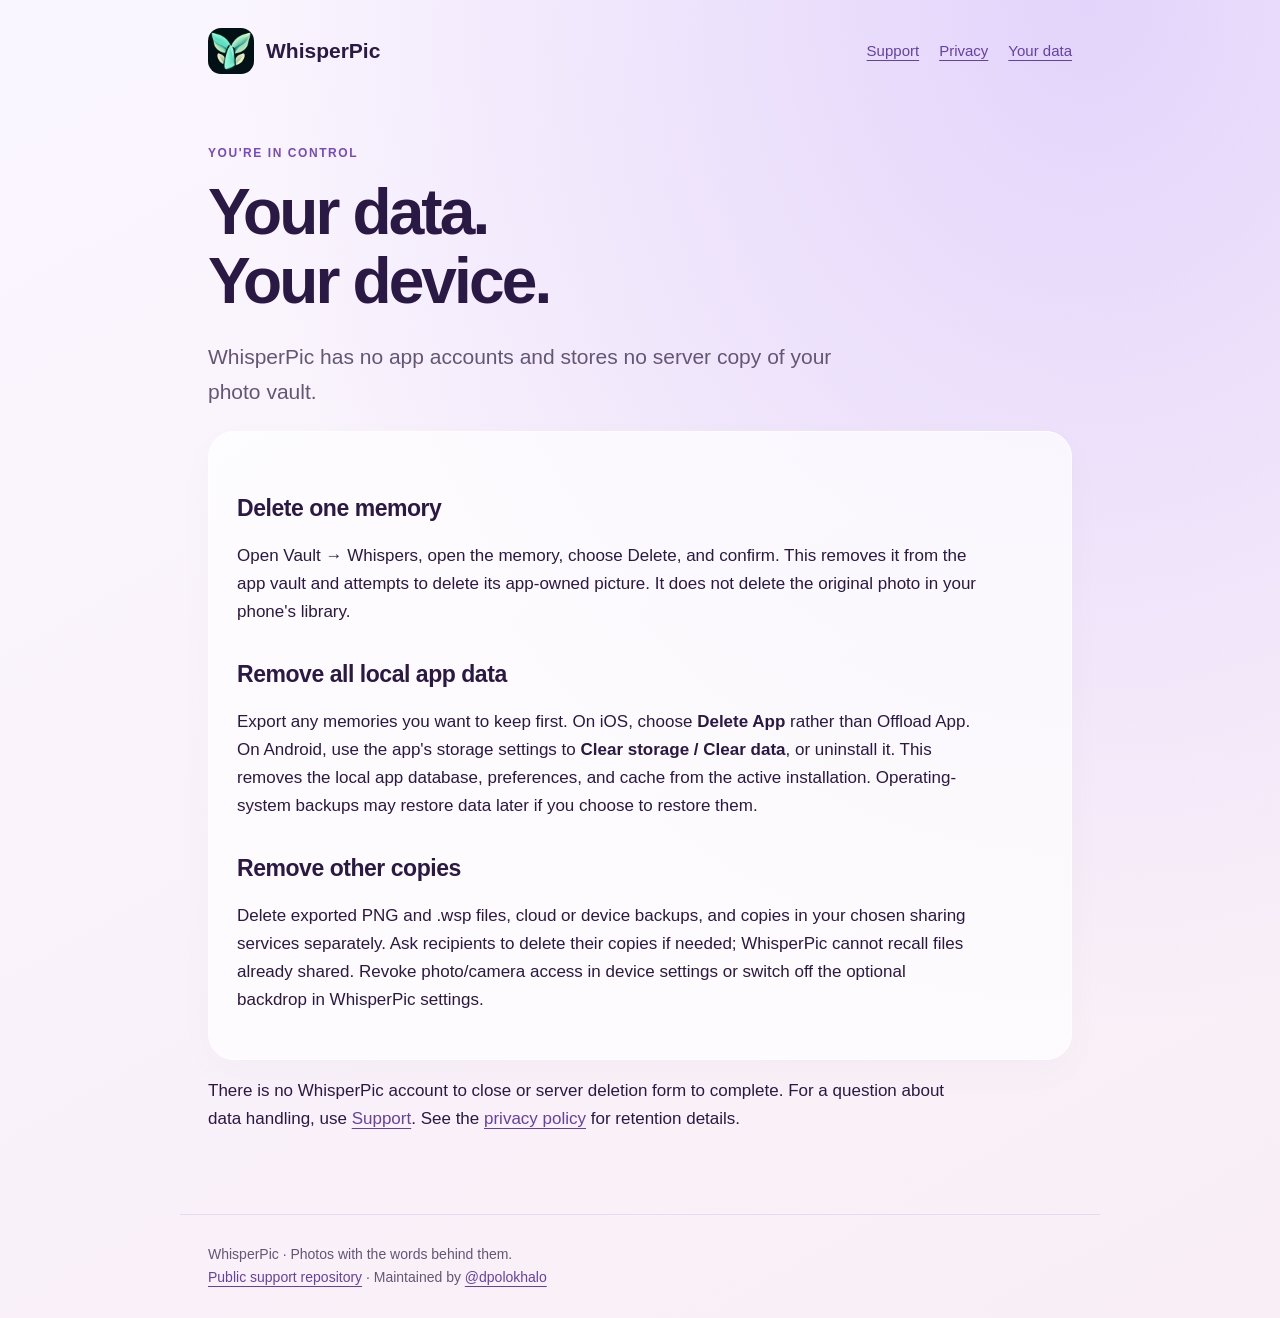
==== delete-data.html @ 25c96d5d "Publish WhisperPic privacy, support, and data guides" ====
<!doctype html>
<html lang="en"><head><meta charset="utf-8"><meta name="viewport" content="width=device-width,initial-scale=1"><meta name="color-scheme" content="light"><meta name="referrer" content="no-referrer"><title>Your data and deletion · WhisperPic</title><link rel="icon" href="assets/icon.png"><link rel="stylesheet" href="style.css"></head><body><header><a class="brand" href="./"><img src="assets/icon.png" alt="" width="46" height="46">WhisperPic</a><nav aria-label="Main"><a href="support.html">Support</a><a href="privacy.html">Privacy</a><a href="delete-data.html">Your data</a></nav></header><main id="main"><p class="eyebrow">You're in control</p><h1>Your data.<br>Your device.</h1><p class="lead">WhisperPic has no app accounts and stores no server copy of your photo vault.</p><section class="card"><h2>Delete one memory</h2><p>Open Vault → Whispers, open the memory, choose Delete, and confirm. This removes it from the app vault and attempts to delete its app-owned picture. It does not delete the original photo in your phone's library.</p><h2>Remove all local app data</h2><p>Export any memories you want to keep first. On iOS, choose <strong>Delete App</strong> rather than Offload App. On Android, use the app's storage settings to <strong>Clear storage / Clear data</strong>, or uninstall it. This removes the local app database, preferences, and cache from the active installation. Operating-system backups may restore data later if you choose to restore them.</p><h2>Remove other copies</h2><p>Delete exported PNG and .wsp files, cloud or device backups, and copies in your chosen sharing services separately. Ask recipients to delete their copies if needed; WhisperPic cannot recall files already shared. Revoke photo/camera access in device settings or switch off the optional backdrop in WhisperPic settings.</p></section><p>There is no WhisperPic account to close or server deletion form to complete. For a question about data handling, use <a href="support.html#contact">Support</a>. See the <a href="privacy.html">privacy policy</a> for retention details.</p></main><footer>WhisperPic · Photos with the words behind them.<br><a href="https://github.com/dpolokhalo/whisperpic-support">Public support repository</a> · Maintained by <a href="https://github.com/dpolokhalo">@dpolokhalo</a></footer></body></html>
---- style.css ----
:root{color-scheme:light;--ink:#2b1945;--muted:#645675;--accent:#754ac4;--line:#e6dcf2}*{box-sizing:border-box}body{margin:0;color:var(--ink);font:17px/1.65 -apple-system,BlinkMacSystemFont,"Segoe UI",sans-serif;background:radial-gradient(ellipse at 85% 0%,#e3d4fb,transparent 55%),linear-gradient(150deg,#faf6ff,#f9eef6);min-height:100vh}a{color:#6540a6;text-underline-offset:4px}a:hover{color:#42266e}a:focus-visible{outline:3px solid var(--accent);outline-offset:5px}header,main,footer{max-width:920px;margin:auto;padding:28px}header{display:flex;align-items:center;justify-content:space-between;gap:20px;flex-wrap:wrap}.brand{display:flex;align-items:center;gap:12px;text-decoration:none;font-weight:750;font-size:21px;color:var(--ink)}.brand img{width:46px;height:46px;border-radius:13px}nav{display:flex;gap:20px;flex-wrap:wrap;font-size:15px}main{padding-top:30px;padding-bottom:64px}.eyebrow{text-transform:uppercase;letter-spacing:.13em;font-weight:700;font-size:12px;color:var(--accent)}h1{font-size:clamp(34px,6vw,64px);line-height:1.08;letter-spacing:-.045em;max-width:700px;margin:14px 0 24px}h2{font-size:23px;line-height:1.25;margin-top:34px;letter-spacing:-.02em}p,li{max-width:740px}.lead{font-size:21px;color:var(--muted);max-width:650px}.card{background:#ffffffb8;border:1px solid #fff;border-radius:26px;padding:28px;margin-top:22px;box-shadow:0 12px 40px #38205a06}.cards{display:grid;grid-template-columns:1fr 1fr;gap:18px}.cards .card{margin:0}.cards h2{margin-top:0}.button{display:inline-block;background:var(--accent);color:white;padding:12px 22px;text-decoration:none;border-radius:999px;font-weight:650}.button:hover{color:white;background:#6039a8}.small,footer{font-size:14px;color:var(--muted)}footer{border-top:1px solid var(--line)}details{border-bottom:1px solid var(--line);padding:17px 0}summary{cursor:pointer;font-weight:650}details p{margin-bottom:0}ul,ol{padding-left:24px}code{font-size:.9em}strong{font-weight:700}@media(max-width:600px){header,main,footer{padding:22px}.cards{grid-template-columns:1fr}.card{padding:23px}h1{margin-top:14px}nav{gap:14px}}
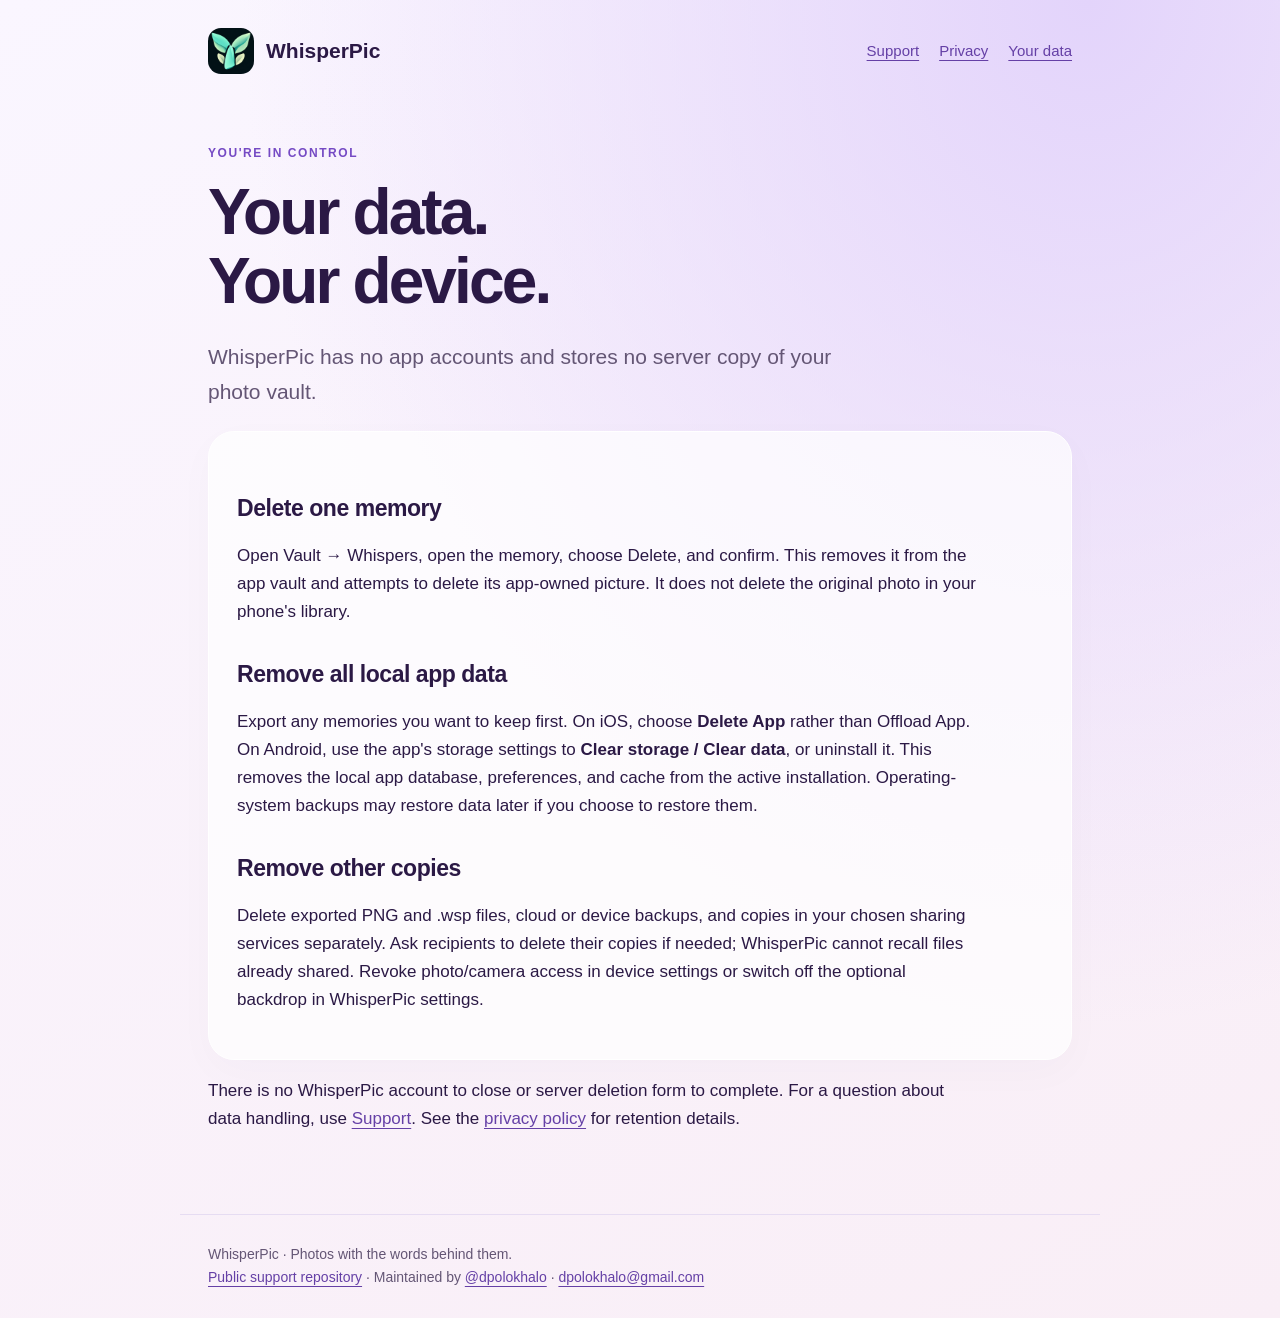
==== commit fe8013ec: "Add approved support email and native review privacy details" ====
--- a/delete-data.html
+++ b/delete-data.html
@@ -1,2 +1,2 @@
 <!doctype html>
-<html lang="en"><head><meta charset="utf-8"><meta name="viewport" content="width=device-width,initial-scale=1"><meta name="color-scheme" content="light"><meta name="referrer" content="no-referrer"><title>Your data and deletion · WhisperPic</title><link rel="icon" href="assets/icon.png"><link rel="stylesheet" href="style.css"></head><body><header><a class="brand" href="./"><img src="assets/icon.png" alt="" width="46" height="46">WhisperPic</a><nav aria-label="Main"><a href="support.html">Support</a><a href="privacy.html">Privacy</a><a href="delete-data.html">Your data</a></nav></header><main id="main"><p class="eyebrow">You're in control</p><h1>Your data.<br>Your device.</h1><p class="lead">WhisperPic has no app accounts and stores no server copy of your photo vault.</p><section class="card"><h2>Delete one memory</h2><p>Open Vault → Whispers, open the memory, choose Delete, and confirm. This removes it from the app vault and attempts to delete its app-owned picture. It does not delete the original photo in your phone's library.</p><h2>Remove all local app data</h2><p>Export any memories you want to keep first. On iOS, choose <strong>Delete App</strong> rather than Offload App. On Android, use the app's storage settings to <strong>Clear storage / Clear data</strong>, or uninstall it. This removes the local app database, preferences, and cache from the active installation. Operating-system backups may restore data later if you choose to restore them.</p><h2>Remove other copies</h2><p>Delete exported PNG and .wsp files, cloud or device backups, and copies in your chosen sharing services separately. Ask recipients to delete their copies if needed; WhisperPic cannot recall files already shared. Revoke photo/camera access in device settings or switch off the optional backdrop in WhisperPic settings.</p></section><p>There is no WhisperPic account to close or server deletion form to complete. For a question about data handling, use <a href="support.html#contact">Support</a>. See the <a href="privacy.html">privacy policy</a> for retention details.</p></main><footer>WhisperPic · Photos with the words behind them.<br><a href="https://github.com/dpolokhalo/whisperpic-support">Public support repository</a> · Maintained by <a href="https://github.com/dpolokhalo">@dpolokhalo</a></footer></body></html>
+<html lang="en"><head><meta charset="utf-8"><meta name="viewport" content="width=device-width,initial-scale=1"><meta name="color-scheme" content="light"><meta name="referrer" content="no-referrer"><title>Your data and deletion · WhisperPic</title><link rel="icon" href="assets/icon.png"><link rel="stylesheet" href="style.css"></head><body><header><a class="brand" href="./"><img src="assets/icon.png" alt="" width="46" height="46">WhisperPic</a><nav aria-label="Main"><a href="support.html">Support</a><a href="privacy.html">Privacy</a><a href="delete-data.html">Your data</a></nav></header><main id="main"><p class="eyebrow">You're in control</p><h1>Your data.<br>Your device.</h1><p class="lead">WhisperPic has no app accounts and stores no server copy of your photo vault.</p><section class="card"><h2>Delete one memory</h2><p>Open Vault → Whispers, open the memory, choose Delete, and confirm. This removes it from the app vault and attempts to delete its app-owned picture. It does not delete the original photo in your phone's library.</p><h2>Remove all local app data</h2><p>Export any memories you want to keep first. On iOS, choose <strong>Delete App</strong> rather than Offload App. On Android, use the app's storage settings to <strong>Clear storage / Clear data</strong>, or uninstall it. This removes the local app database, preferences, and cache from the active installation. Operating-system backups may restore data later if you choose to restore them.</p><h2>Remove other copies</h2><p>Delete exported PNG and .wsp files, cloud or device backups, and copies in your chosen sharing services separately. Ask recipients to delete their copies if needed; WhisperPic cannot recall files already shared. Revoke photo/camera access in device settings or switch off the optional backdrop in WhisperPic settings.</p></section><p>There is no WhisperPic account to close or server deletion form to complete. For a question about data handling, use <a href="support.html#contact">Support</a>. See the <a href="privacy.html">privacy policy</a> for retention details.</p></main><footer>WhisperPic · Photos with the words behind them.<br><a href="https://github.com/dpolokhalo/whisperpic-support">Public support repository</a> · Maintained by <a href="https://github.com/dpolokhalo">@dpolokhalo</a> · <a href="mailto:dpolokhalo@gmail.com">dpolokhalo@gmail.com</a></footer></body></html>
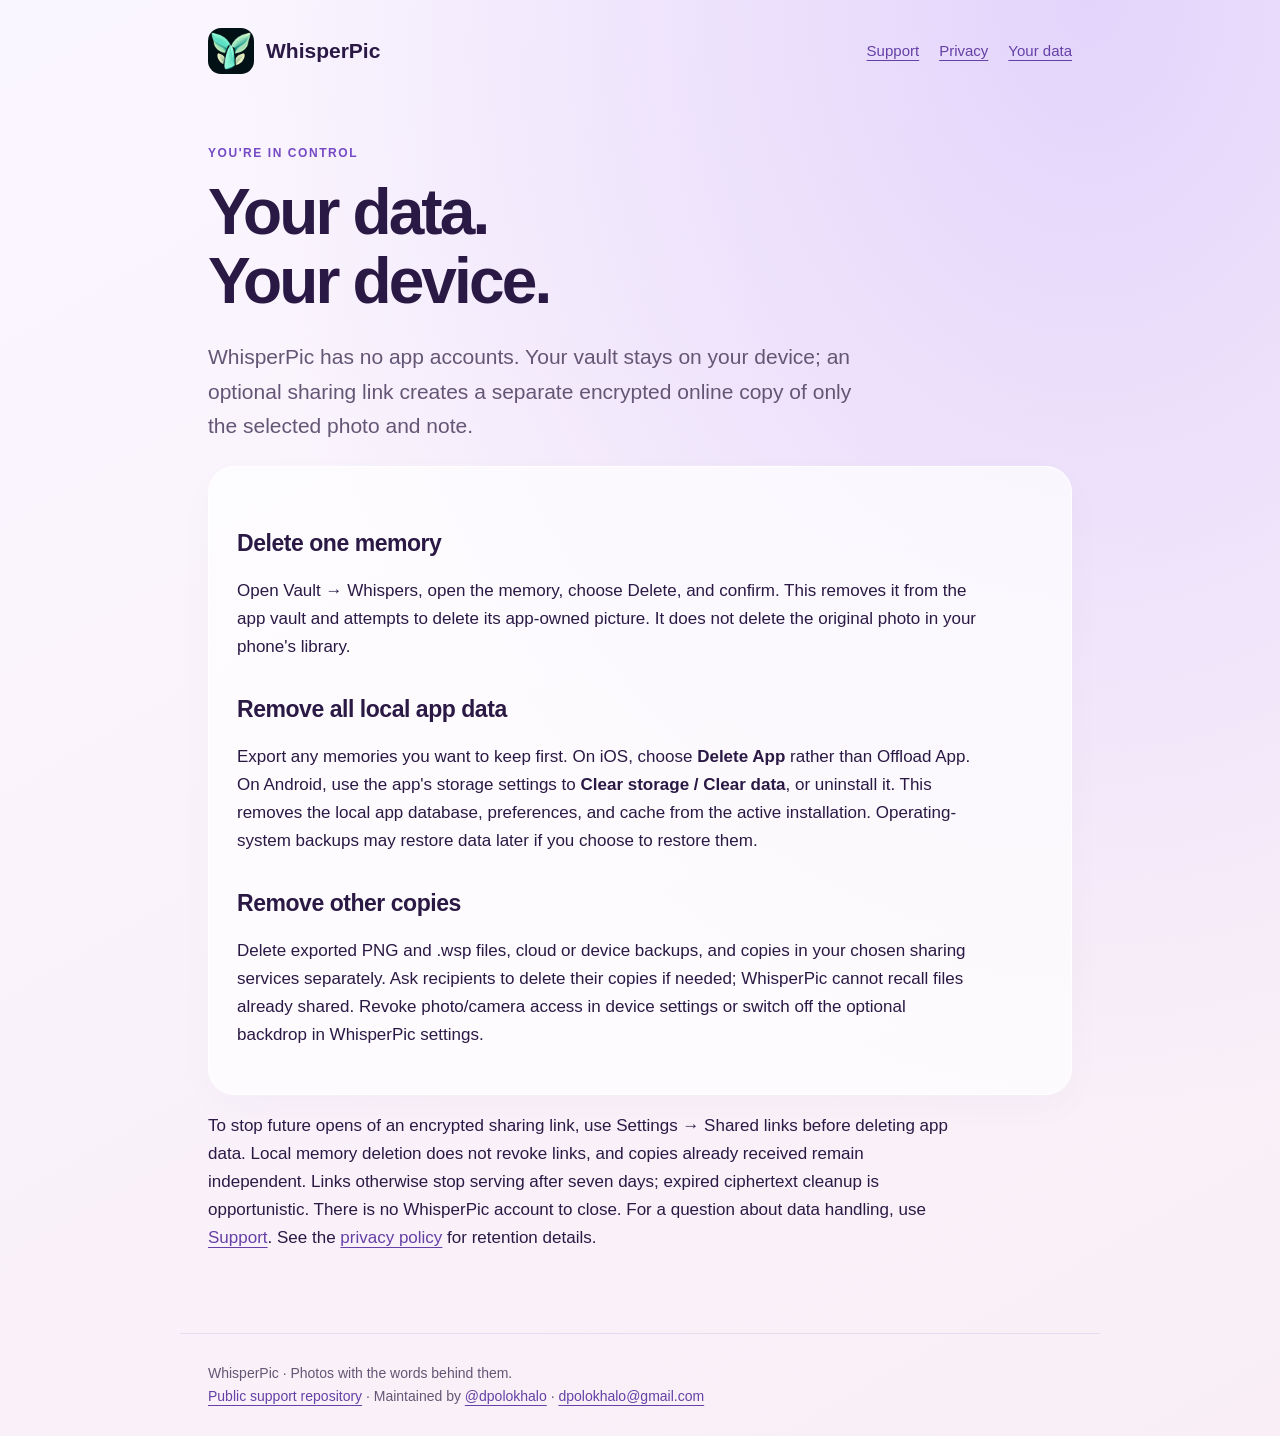
==== commit a75a59c1: "Explain optional encrypted whisper links and backdrop setup" ====
--- a/delete-data.html
+++ b/delete-data.html
@@ -1,2 +1,2 @@
 <!doctype html>
-<html lang="en"><head><meta charset="utf-8"><meta name="viewport" content="width=device-width,initial-scale=1"><meta name="color-scheme" content="light"><meta name="referrer" content="no-referrer"><title>Your data and deletion · WhisperPic</title><link rel="icon" href="assets/icon.png"><link rel="stylesheet" href="style.css"></head><body><header><a class="brand" href="./"><img src="assets/icon.png" alt="" width="46" height="46">WhisperPic</a><nav aria-label="Main"><a href="support.html">Support</a><a href="privacy.html">Privacy</a><a href="delete-data.html">Your data</a></nav></header><main id="main"><p class="eyebrow">You're in control</p><h1>Your data.<br>Your device.</h1><p class="lead">WhisperPic has no app accounts and stores no server copy of your photo vault.</p><section class="card"><h2>Delete one memory</h2><p>Open Vault → Whispers, open the memory, choose Delete, and confirm. This removes it from the app vault and attempts to delete its app-owned picture. It does not delete the original photo in your phone's library.</p><h2>Remove all local app data</h2><p>Export any memories you want to keep first. On iOS, choose <strong>Delete App</strong> rather than Offload App. On Android, use the app's storage settings to <strong>Clear storage / Clear data</strong>, or uninstall it. This removes the local app database, preferences, and cache from the active installation. Operating-system backups may restore data later if you choose to restore them.</p><h2>Remove other copies</h2><p>Delete exported PNG and .wsp files, cloud or device backups, and copies in your chosen sharing services separately. Ask recipients to delete their copies if needed; WhisperPic cannot recall files already shared. Revoke photo/camera access in device settings or switch off the optional backdrop in WhisperPic settings.</p></section><p>There is no WhisperPic account to close or server deletion form to complete. For a question about data handling, use <a href="support.html#contact">Support</a>. See the <a href="privacy.html">privacy policy</a> for retention details.</p></main><footer>WhisperPic · Photos with the words behind them.<br><a href="https://github.com/dpolokhalo/whisperpic-support">Public support repository</a> · Maintained by <a href="https://github.com/dpolokhalo">@dpolokhalo</a> · <a href="mailto:dpolokhalo@gmail.com">dpolokhalo@gmail.com</a></footer></body></html>
+<html lang="en"><head><meta charset="utf-8"><meta name="viewport" content="width=device-width,initial-scale=1"><meta name="color-scheme" content="light"><meta name="referrer" content="no-referrer"><title>Your data and deletion · WhisperPic</title><link rel="icon" href="assets/icon.png"><link rel="stylesheet" href="style.css"></head><body><header><a class="brand" href="./"><img src="assets/icon.png" alt="" width="46" height="46">WhisperPic</a><nav aria-label="Main"><a href="support.html">Support</a><a href="privacy.html">Privacy</a><a href="delete-data.html">Your data</a></nav></header><main id="main"><p class="eyebrow">You're in control</p><h1>Your data.<br>Your device.</h1><p class="lead">WhisperPic has no app accounts. Your vault stays on your device; an optional sharing link creates a separate encrypted online copy of only the selected photo and note.</p><section class="card"><h2>Delete one memory</h2><p>Open Vault → Whispers, open the memory, choose Delete, and confirm. This removes it from the app vault and attempts to delete its app-owned picture. It does not delete the original photo in your phone's library.</p><h2>Remove all local app data</h2><p>Export any memories you want to keep first. On iOS, choose <strong>Delete App</strong> rather than Offload App. On Android, use the app's storage settings to <strong>Clear storage / Clear data</strong>, or uninstall it. This removes the local app database, preferences, and cache from the active installation. Operating-system backups may restore data later if you choose to restore them.</p><h2>Remove other copies</h2><p>Delete exported PNG and .wsp files, cloud or device backups, and copies in your chosen sharing services separately. Ask recipients to delete their copies if needed; WhisperPic cannot recall files already shared. Revoke photo/camera access in device settings or switch off the optional backdrop in WhisperPic settings.</p></section><p>To stop future opens of an encrypted sharing link, use Settings → Shared links before deleting app data. Local memory deletion does not revoke links, and copies already received remain independent. Links otherwise stop serving after seven days; expired ciphertext cleanup is opportunistic. There is no WhisperPic account to close. For a question about data handling, use <a href="support.html#contact">Support</a>. See the <a href="privacy.html">privacy policy</a> for retention details.</p></main><footer>WhisperPic · Photos with the words behind them.<br><a href="https://github.com/dpolokhalo/whisperpic-support">Public support repository</a> · Maintained by <a href="https://github.com/dpolokhalo">@dpolokhalo</a> · <a href="mailto:dpolokhalo@gmail.com">dpolokhalo@gmail.com</a></footer></body></html>
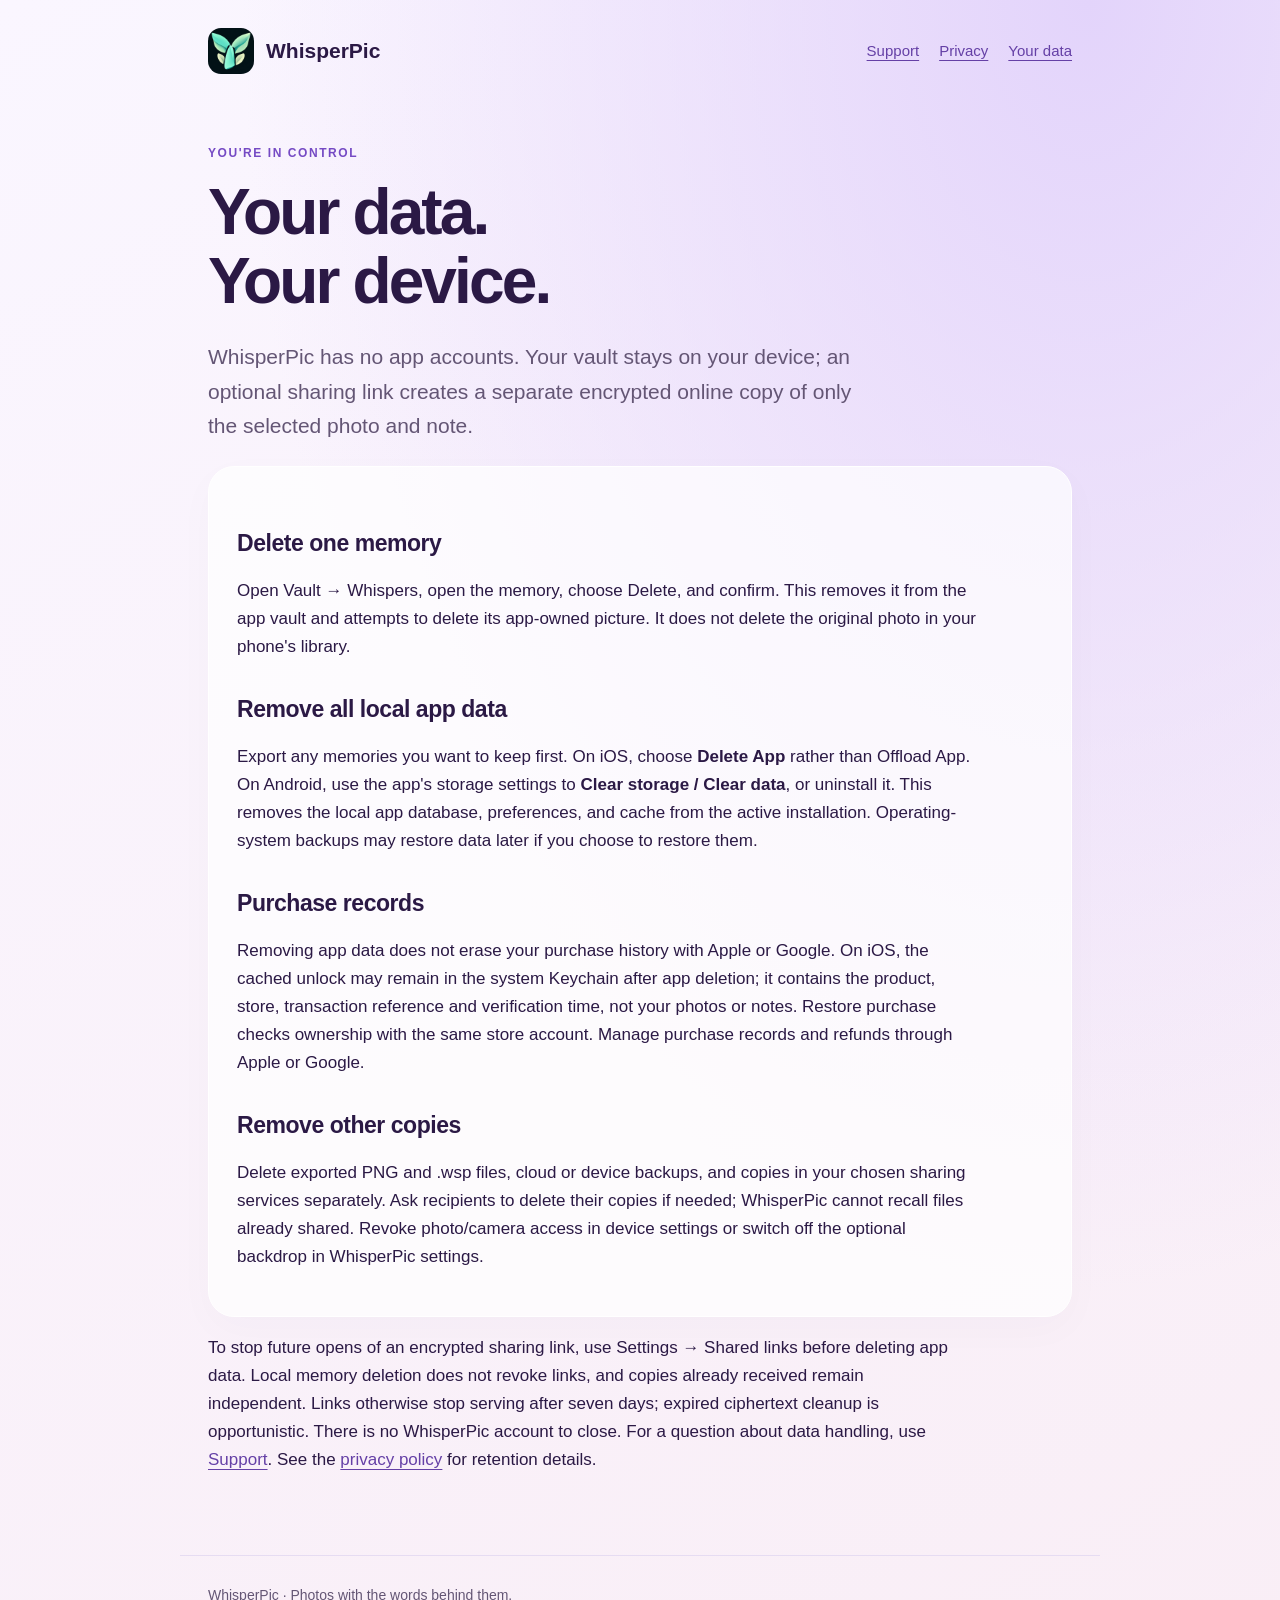
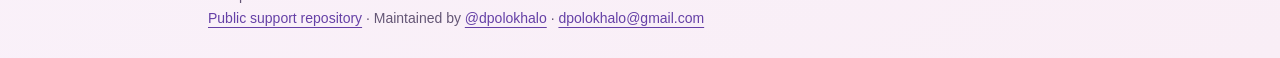
==== commit 44c60737: "Clarify secure purchase cache and store record deletion" ====
--- a/delete-data.html
+++ b/delete-data.html
@@ -1,2 +1,2 @@
 <!doctype html>
-<html lang="en"><head><meta charset="utf-8"><meta name="viewport" content="width=device-width,initial-scale=1"><meta name="color-scheme" content="light"><meta name="referrer" content="no-referrer"><title>Your data and deletion · WhisperPic</title><link rel="icon" href="assets/icon.png"><link rel="stylesheet" href="style.css"></head><body><header><a class="brand" href="./"><img src="assets/icon.png" alt="" width="46" height="46">WhisperPic</a><nav aria-label="Main"><a href="support.html">Support</a><a href="privacy.html">Privacy</a><a href="delete-data.html">Your data</a></nav></header><main id="main"><p class="eyebrow">You're in control</p><h1>Your data.<br>Your device.</h1><p class="lead">WhisperPic has no app accounts. Your vault stays on your device; an optional sharing link creates a separate encrypted online copy of only the selected photo and note.</p><section class="card"><h2>Delete one memory</h2><p>Open Vault → Whispers, open the memory, choose Delete, and confirm. This removes it from the app vault and attempts to delete its app-owned picture. It does not delete the original photo in your phone's library.</p><h2>Remove all local app data</h2><p>Export any memories you want to keep first. On iOS, choose <strong>Delete App</strong> rather than Offload App. On Android, use the app's storage settings to <strong>Clear storage / Clear data</strong>, or uninstall it. This removes the local app database, preferences, and cache from the active installation. Operating-system backups may restore data later if you choose to restore them.</p><h2>Remove other copies</h2><p>Delete exported PNG and .wsp files, cloud or device backups, and copies in your chosen sharing services separately. Ask recipients to delete their copies if needed; WhisperPic cannot recall files already shared. Revoke photo/camera access in device settings or switch off the optional backdrop in WhisperPic settings.</p></section><p>To stop future opens of an encrypted sharing link, use Settings → Shared links before deleting app data. Local memory deletion does not revoke links, and copies already received remain independent. Links otherwise stop serving after seven days; expired ciphertext cleanup is opportunistic. There is no WhisperPic account to close. For a question about data handling, use <a href="support.html#contact">Support</a>. See the <a href="privacy.html">privacy policy</a> for retention details.</p></main><footer>WhisperPic · Photos with the words behind them.<br><a href="https://github.com/dpolokhalo/whisperpic-support">Public support repository</a> · Maintained by <a href="https://github.com/dpolokhalo">@dpolokhalo</a> · <a href="mailto:dpolokhalo@gmail.com">dpolokhalo@gmail.com</a></footer></body></html>
+<html lang="en"><head><meta charset="utf-8"><meta name="viewport" content="width=device-width,initial-scale=1"><meta name="color-scheme" content="light"><meta name="referrer" content="no-referrer"><title>Your data and deletion · WhisperPic</title><link rel="icon" href="assets/icon.png"><link rel="stylesheet" href="style.css"></head><body><header><a class="brand" href="./"><img src="assets/icon.png" alt="" width="46" height="46">WhisperPic</a><nav aria-label="Main"><a href="support.html">Support</a><a href="privacy.html">Privacy</a><a href="delete-data.html">Your data</a></nav></header><main id="main"><p class="eyebrow">You're in control</p><h1>Your data.<br>Your device.</h1><p class="lead">WhisperPic has no app accounts. Your vault stays on your device; an optional sharing link creates a separate encrypted online copy of only the selected photo and note.</p><section class="card"><h2>Delete one memory</h2><p>Open Vault → Whispers, open the memory, choose Delete, and confirm. This removes it from the app vault and attempts to delete its app-owned picture. It does not delete the original photo in your phone's library.</p><h2>Remove all local app data</h2><p>Export any memories you want to keep first. On iOS, choose <strong>Delete App</strong> rather than Offload App. On Android, use the app's storage settings to <strong>Clear storage / Clear data</strong>, or uninstall it. This removes the local app database, preferences, and cache from the active installation. Operating-system backups may restore data later if you choose to restore them.</p><h2>Purchase records</h2><p>Removing app data does not erase your purchase history with Apple or Google. On iOS, the cached unlock may remain in the system Keychain after app deletion; it contains the product, store, transaction reference and verification time, not your photos or notes. Restore purchase checks ownership with the same store account. Manage purchase records and refunds through Apple or Google.</p><h2>Remove other copies</h2><p>Delete exported PNG and .wsp files, cloud or device backups, and copies in your chosen sharing services separately. Ask recipients to delete their copies if needed; WhisperPic cannot recall files already shared. Revoke photo/camera access in device settings or switch off the optional backdrop in WhisperPic settings.</p></section><p>To stop future opens of an encrypted sharing link, use Settings → Shared links before deleting app data. Local memory deletion does not revoke links, and copies already received remain independent. Links otherwise stop serving after seven days; expired ciphertext cleanup is opportunistic. There is no WhisperPic account to close. For a question about data handling, use <a href="support.html#contact">Support</a>. See the <a href="privacy.html">privacy policy</a> for retention details.</p></main><footer>WhisperPic · Photos with the words behind them.<br><a href="https://github.com/dpolokhalo/whisperpic-support">Public support repository</a> · Maintained by <a href="https://github.com/dpolokhalo">@dpolokhalo</a> · <a href="mailto:dpolokhalo@gmail.com">dpolokhalo@gmail.com</a></footer></body></html>
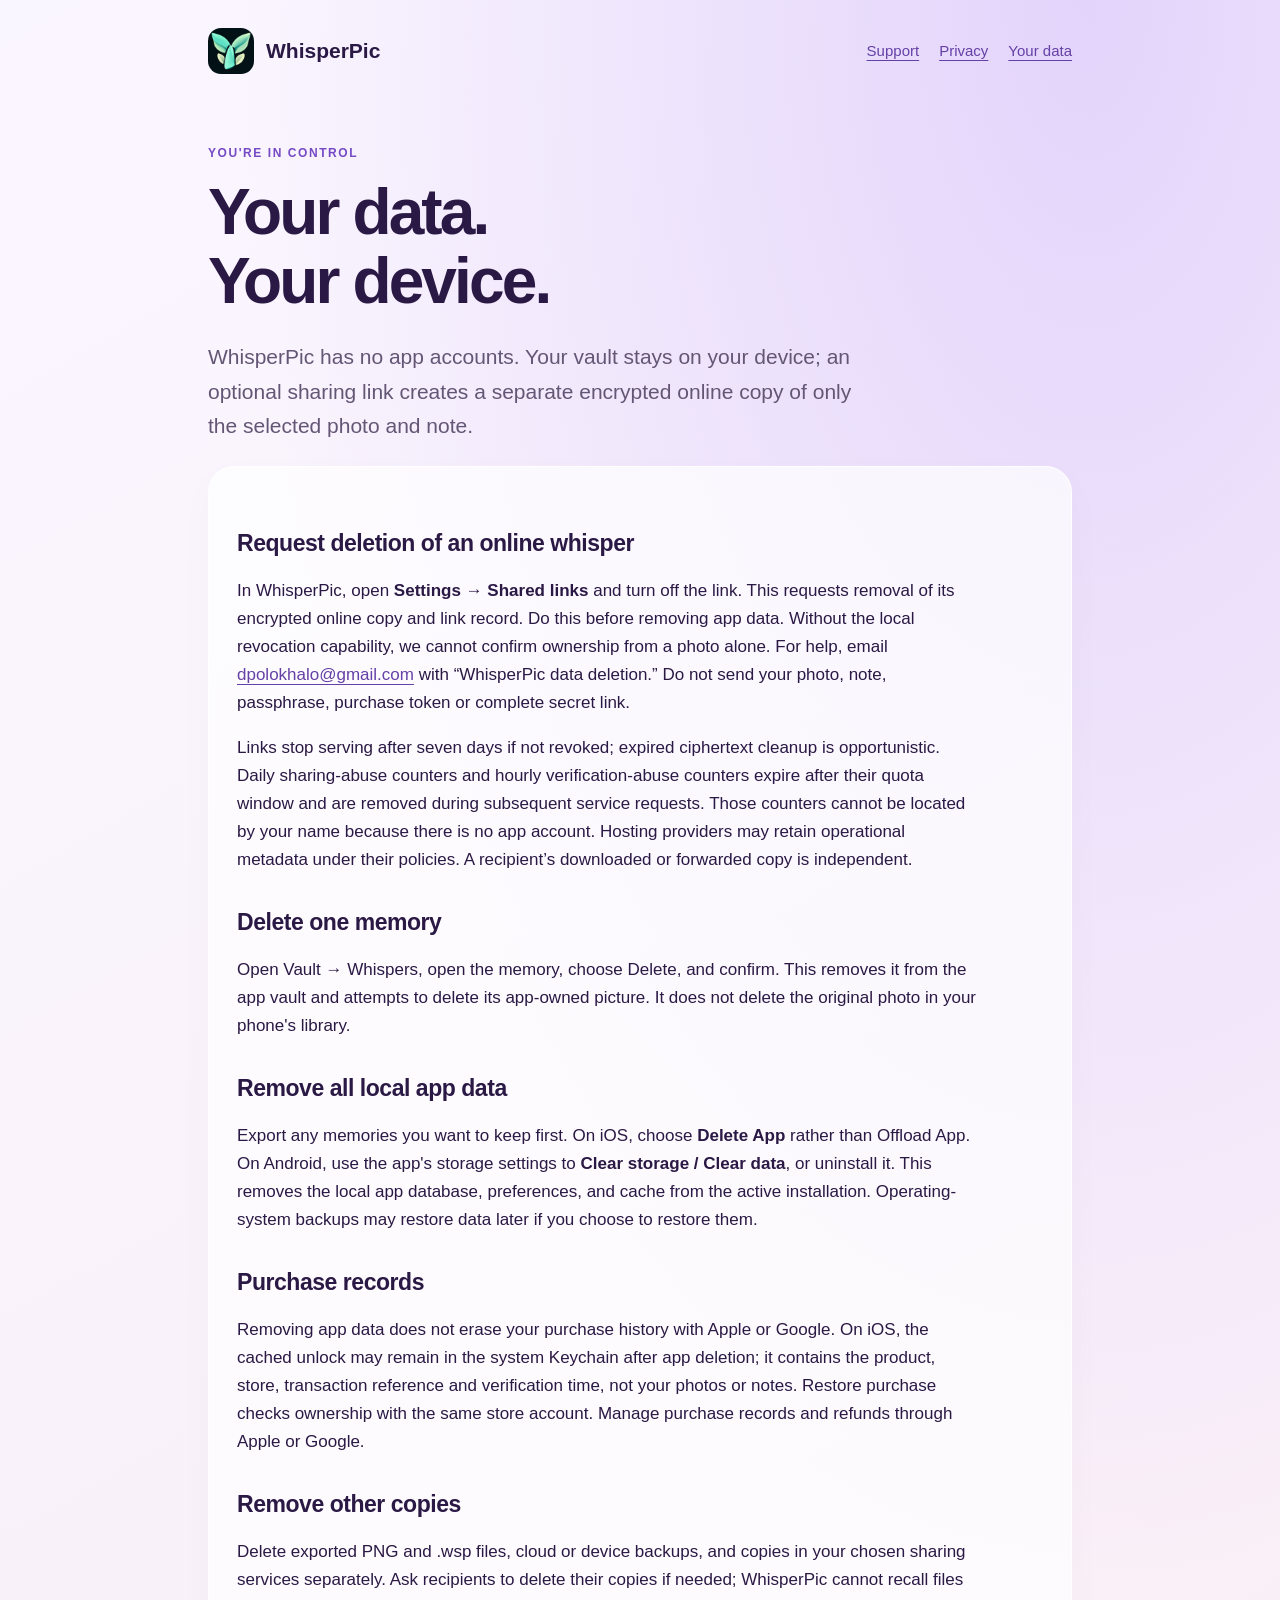
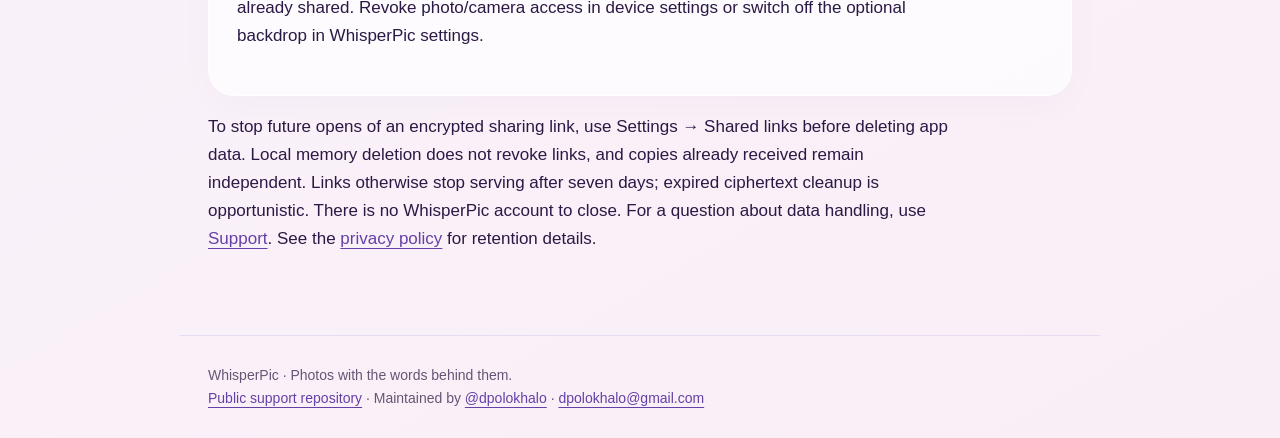
==== commit 26b154ab: "Add explicit online whisper deletion steps" ====
--- a/delete-data.html
+++ b/delete-data.html
@@ -1,2 +1,2 @@
 <!doctype html>
-<html lang="en"><head><meta charset="utf-8"><meta name="viewport" content="width=device-width,initial-scale=1"><meta name="color-scheme" content="light"><meta name="referrer" content="no-referrer"><title>Your data and deletion · WhisperPic</title><link rel="icon" href="assets/icon.png"><link rel="stylesheet" href="style.css"></head><body><header><a class="brand" href="./"><img src="assets/icon.png" alt="" width="46" height="46">WhisperPic</a><nav aria-label="Main"><a href="support.html">Support</a><a href="privacy.html">Privacy</a><a href="delete-data.html">Your data</a></nav></header><main id="main"><p class="eyebrow">You're in control</p><h1>Your data.<br>Your device.</h1><p class="lead">WhisperPic has no app accounts. Your vault stays on your device; an optional sharing link creates a separate encrypted online copy of only the selected photo and note.</p><section class="card"><h2>Delete one memory</h2><p>Open Vault → Whispers, open the memory, choose Delete, and confirm. This removes it from the app vault and attempts to delete its app-owned picture. It does not delete the original photo in your phone's library.</p><h2>Remove all local app data</h2><p>Export any memories you want to keep first. On iOS, choose <strong>Delete App</strong> rather than Offload App. On Android, use the app's storage settings to <strong>Clear storage / Clear data</strong>, or uninstall it. This removes the local app database, preferences, and cache from the active installation. Operating-system backups may restore data later if you choose to restore them.</p><h2>Purchase records</h2><p>Removing app data does not erase your purchase history with Apple or Google. On iOS, the cached unlock may remain in the system Keychain after app deletion; it contains the product, store, transaction reference and verification time, not your photos or notes. Restore purchase checks ownership with the same store account. Manage purchase records and refunds through Apple or Google.</p><h2>Remove other copies</h2><p>Delete exported PNG and .wsp files, cloud or device backups, and copies in your chosen sharing services separately. Ask recipients to delete their copies if needed; WhisperPic cannot recall files already shared. Revoke photo/camera access in device settings or switch off the optional backdrop in WhisperPic settings.</p></section><p>To stop future opens of an encrypted sharing link, use Settings → Shared links before deleting app data. Local memory deletion does not revoke links, and copies already received remain independent. Links otherwise stop serving after seven days; expired ciphertext cleanup is opportunistic. There is no WhisperPic account to close. For a question about data handling, use <a href="support.html#contact">Support</a>. See the <a href="privacy.html">privacy policy</a> for retention details.</p></main><footer>WhisperPic · Photos with the words behind them.<br><a href="https://github.com/dpolokhalo/whisperpic-support">Public support repository</a> · Maintained by <a href="https://github.com/dpolokhalo">@dpolokhalo</a> · <a href="mailto:dpolokhalo@gmail.com">dpolokhalo@gmail.com</a></footer></body></html>
+<html lang="en"><head><meta charset="utf-8"><meta name="viewport" content="width=device-width,initial-scale=1"><meta name="color-scheme" content="light"><meta name="referrer" content="no-referrer"><title>Your data and deletion · WhisperPic</title><link rel="icon" href="assets/icon.png"><link rel="stylesheet" href="style.css"></head><body><header><a class="brand" href="./"><img src="assets/icon.png" alt="" width="46" height="46">WhisperPic</a><nav aria-label="Main"><a href="support.html">Support</a><a href="privacy.html">Privacy</a><a href="delete-data.html">Your data</a></nav></header><main id="main"><p class="eyebrow">You're in control</p><h1>Your data.<br>Your device.</h1><p class="lead">WhisperPic has no app accounts. Your vault stays on your device; an optional sharing link creates a separate encrypted online copy of only the selected photo and note.</p><section class="card"><h2>Request deletion of an online whisper</h2><p>In WhisperPic, open <strong>Settings → Shared links</strong> and turn off the link. This requests removal of its encrypted online copy and link record. Do this before removing app data. Without the local revocation capability, we cannot confirm ownership from a photo alone. For help, email <a href="mailto:dpolokhalo@gmail.com?subject=WhisperPic%20data%20deletion">dpolokhalo@gmail.com</a> with “WhisperPic data deletion.” Do not send your photo, note, passphrase, purchase token or complete secret link.</p><p>Links stop serving after seven days if not revoked; expired ciphertext cleanup is opportunistic. Daily sharing-abuse counters and hourly verification-abuse counters expire after their quota window and are removed during subsequent service requests. Those counters cannot be located by your name because there is no app account. Hosting providers may retain operational metadata under their policies. A recipient’s downloaded or forwarded copy is independent.</p><h2>Delete one memory</h2><p>Open Vault → Whispers, open the memory, choose Delete, and confirm. This removes it from the app vault and attempts to delete its app-owned picture. It does not delete the original photo in your phone's library.</p><h2>Remove all local app data</h2><p>Export any memories you want to keep first. On iOS, choose <strong>Delete App</strong> rather than Offload App. On Android, use the app's storage settings to <strong>Clear storage / Clear data</strong>, or uninstall it. This removes the local app database, preferences, and cache from the active installation. Operating-system backups may restore data later if you choose to restore them.</p><h2>Purchase records</h2><p>Removing app data does not erase your purchase history with Apple or Google. On iOS, the cached unlock may remain in the system Keychain after app deletion; it contains the product, store, transaction reference and verification time, not your photos or notes. Restore purchase checks ownership with the same store account. Manage purchase records and refunds through Apple or Google.</p><h2>Remove other copies</h2><p>Delete exported PNG and .wsp files, cloud or device backups, and copies in your chosen sharing services separately. Ask recipients to delete their copies if needed; WhisperPic cannot recall files already shared. Revoke photo/camera access in device settings or switch off the optional backdrop in WhisperPic settings.</p></section><p>To stop future opens of an encrypted sharing link, use Settings → Shared links before deleting app data. Local memory deletion does not revoke links, and copies already received remain independent. Links otherwise stop serving after seven days; expired ciphertext cleanup is opportunistic. There is no WhisperPic account to close. For a question about data handling, use <a href="support.html#contact">Support</a>. See the <a href="privacy.html">privacy policy</a> for retention details.</p></main><footer>WhisperPic · Photos with the words behind them.<br><a href="https://github.com/dpolokhalo/whisperpic-support">Public support repository</a> · Maintained by <a href="https://github.com/dpolokhalo">@dpolokhalo</a> · <a href="mailto:dpolokhalo@gmail.com">dpolokhalo@gmail.com</a></footer></body></html>
